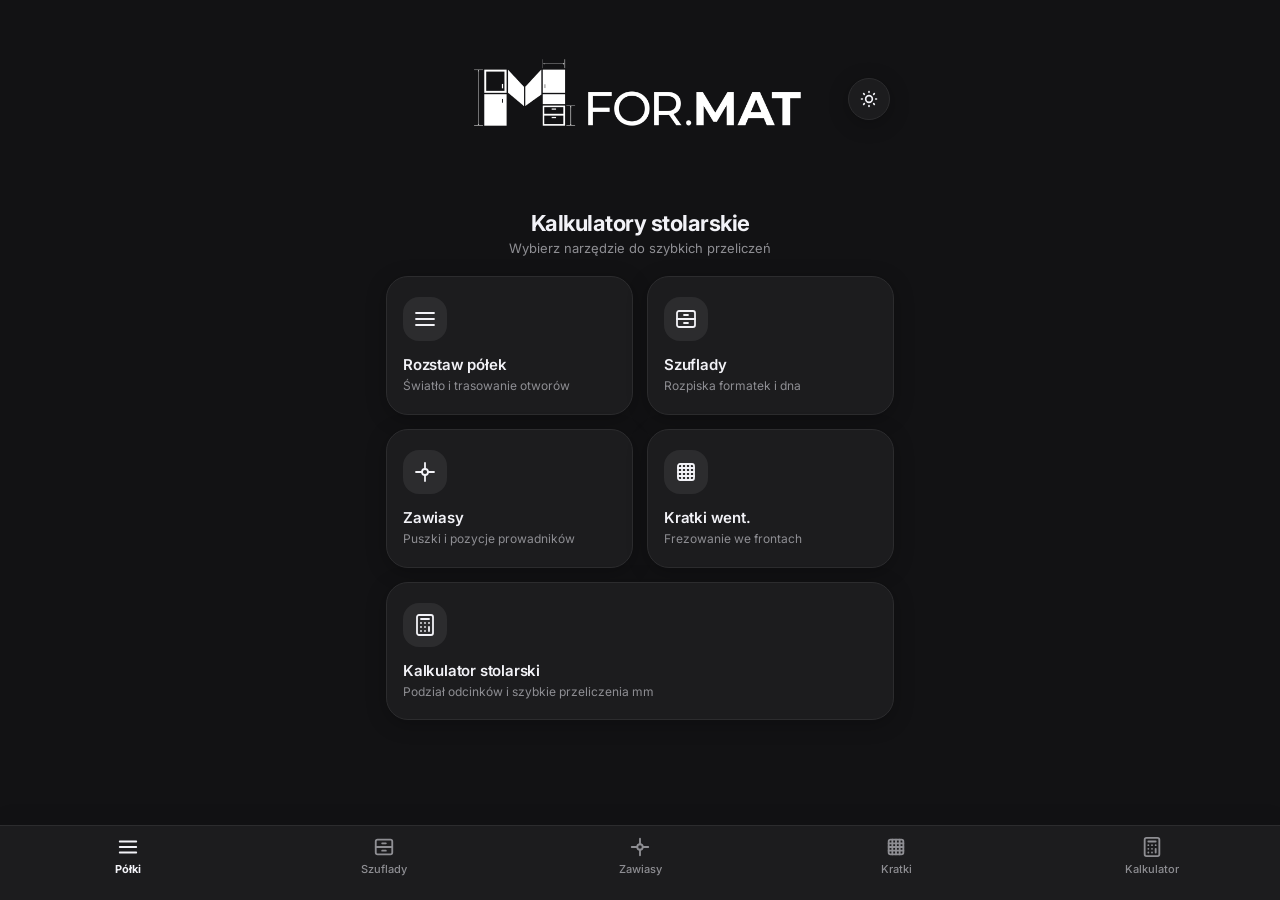
==== index.html @ cebf642e "Add files via upload" ====
<!DOCTYPE html>
<html lang="pl" data-theme="dark">
<head>
    <meta charset="UTF-8">
    <meta name="viewport" content="width=device-width, initial-scale=1.0, user-scalable=no">
    <title>FOR.MAT - Asystent stolarza</title>
    
    <!-- PWA & Ikony -->
    <link rel="manifest" href="manifest.json">
    <link rel="icon" type="image/png" href="icon.png">
    <link rel="apple-touch-icon" href="icon.png">
    <meta name="theme-color" content="#121214" id="theme-color-meta">
    <meta name="apple-mobile-web-app-capable" content="yes">
    <meta name="apple-mobile-web-app-status-bar-style" content="black-translucent">
    <meta name="apple-mobile-web-app-title" content="FOR.MAT">

    <!-- Czcionka Inter -->
    <link rel="preconnect" href="https://fonts.googleapis.com">
    <link rel="preconnect" href="https://fonts.gstatic.com" crossorigin>
    <link href="https://fonts.googleapis.com/css2?family=Inter:wght@400;500;600;700;800&display=swap" rel="stylesheet">

    <!-- Styl Aplikacji -->
    <link rel="stylesheet" href="css/style.css">
</head>
<body>

    <!-- Górny Nagłówek -->
    <header>
        <div class="header-spacer"></div>
        <div class="brand-logo-container" onclick="loadModule('home')">
            <img id="mainLogo" src="logo-white.png" alt="FOR.MAT" class="app-logo">
        </div>
        <button class="theme-toggle" id="themeBtn" title="Zmień motyw">
            <svg id="themeIcon" viewBox="0 0 24 24"></svg>
        </button>
    </header>

    <!-- Główny Kontener -->
    <main>

        <!-- EKRAN STARTOWY (DASHBOARD) -->
        <div id="homePage" class="page active">
            <div class="section-header">
                <h1 class="section-title">Kalkulatory stolarskie</h1>
                <p class="section-subtitle">Wybierz narzędzie do szybkich przeliczeń</p>
            </div>

            <div class="menu-grid">
                <!-- Półki -->
                <div class="menu-card" onclick="loadModule('shelves')">
                    <div class="menu-card-icon">
                        <svg viewBox="0 0 24 24"><path d="M3 6h18M3 12h18M3 18h18"/></svg>
                    </div>
                    <div class="menu-card-info">
                        <span class="menu-card-title">Rozstaw półek</span>
                        <span class="menu-card-desc">Światło i trasowanie otworów</span>
                    </div>
                </div>

                <!-- Szuflady -->
                <div class="menu-card" onclick="loadModule('drawers')">
                    <div class="menu-card-icon">
                        <svg viewBox="0 0 24 24"><rect x="3" y="4" width="18" height="16" rx="2"/><path d="M3 12h18M10 8h4M10 16h4"/></svg>
                    </div>
                    <div class="menu-card-info">
                        <span class="menu-card-title">Szuflady</span>
                        <span class="menu-card-desc">Rozpiska formatek i dna</span>
                    </div>
                </div>

                <!-- Zawiasy -->
                <div class="menu-card" onclick="loadModule('hinges')">
                    <div class="menu-card-icon">
                        <svg viewBox="0 0 24 24"><circle cx="12" cy="12" r="3"/><path d="M3 12h6M15 12h6M12 3v6M12 15v6"/></svg>
                    </div>
                    <div class="menu-card-info">
                        <span class="menu-card-title">Zawiasy</span>
                        <span class="menu-card-desc">Puszki i pozycje prowadników</span>
                    </div>
                </div>

                <!-- Kratki Wentylacyjne -->
                <div class="menu-card" onclick="loadModule('ventilation')">
                    <div class="menu-card-icon">
                        <svg viewBox="0 0 24 24"><rect x="4" y="4" width="16" height="16" rx="2"/><path d="M8 4v16M12 4v16M16 4v16M4 8h16M4 12h16M4 16h16"/></svg>
                    </div>
                    <div class="menu-card-info">
                        <span class="menu-card-title">Kratki went.</span>
                        <span class="menu-card-desc">Frezowanie we frontach</span>
                    </div>
                </div>

                <!-- Szybki Kalkulator -->
                <div class="menu-card" style="grid-column: span 2;" onclick="loadModule('calculator')">
                    <div class="menu-card-icon">
                        <svg viewBox="0 0 24 24"><rect x="4" y="2" width="16" height="20" rx="2"/><line x1="8" y1="6" x2="16" y2="6"/><line x1="16" y1="14" x2="16" y2="18"/><path d="M8 10h.01M12 10h.01M16 10h.01M8 14h.01M12 14h.01M8 18h.01M12 18h.01"/></svg>
                    </div>
                    <div class="menu-card-info">
                        <span class="menu-card-title">Kalkulator stolarski</span>
                        <span class="menu-card-desc">Podział odcinków i szybkie przeliczenia mm</span>
                    </div>
                </div>
            </div>
        </div>

        <!-- DYNAMICZNY KONTENER NA MODUŁY -->
        <div id="app-content"></div>

    </main>

    <!-- Dolna Nawigacja -->
    <nav class="bottom-nav">
        <button class="nav-item active" onclick="loadModule('shelves')">
            <svg viewBox="0 0 24 24"><path d="M3 6h18M3 12h18M3 18h18"/></svg>
            <span>Półki</span>
        </button>
        <button class="nav-item" onclick="loadModule('drawers')">
            <svg viewBox="0 0 24 24"><rect x="3" y="4" width="18" height="16" rx="2"/><path d="M3 12h18M10 8h4M10 16h4"/></svg>
            <span>Szuflady</span>
        </button>
        <button class="nav-item" onclick="loadModule('hinges')">
            <svg viewBox="0 0 24 24"><circle cx="12" cy="12" r="3"/><path d="M3 12h6M15 12h6M12 3v6M12 15v6"/></svg>
            <span>Zawiasy</span>
        </button>
        <button class="nav-item" onclick="loadModule('ventilation')">
            <svg viewBox="0 0 24 24"><rect x="4" y="4" width="16" height="16" rx="2"/><path d="M8 4v16M12 4v16M16 4v16M4 8h16M4 12h16M4 16h16"/></svg>
            <span>Kratki</span>
        </button>
        <button class="nav-item" onclick="loadModule('calculator')">
            <svg viewBox="0 0 24 24"><rect x="4" y="2" width="16" height="20" rx="2"/><line x1="8" y1="6" x2="16" y2="6"/><line x1="16" y1="14" x2="16" y2="18"/><path d="M8 10h.01M12 10h.01M16 10h.01M8 14h.01M12 14h.01M8 18h.01M12 18h.01"/></svg>
            <span>Kalkulator</span>
        </button>
    </nav>

    <!-- Główny Skrypt Nawigacji -->
    <script src="js/app.js"></script>
</body>
</html>
---- css/style.css ----
:root {
    /* Domyślny Motyw Ciemny (Noc) - Soft Flat UI */
    --bg-main: #121214;
    --card-bg: #1C1C1E;
    --card-border: #2C2C2E;
    --text-primary: #F2F2F7;
    --text-secondary: #8E8E93;
    --accent-main: #F2F2F7;
    --accent-text: #1C1C1E;
    --input-bg: #2C2C2E;
    --btn-control: #3A3A3C;
    --btn-control-hover: #48484A;
    --cad-bg: #161618;
    --cad-stroke: #F2F2F7;
    --cad-accent: #0A84FF;
    --radius-lg: 22px;
    --radius-md: 16px;
    --radius-sm: 12px;
    --shadow: 0 4px 20px rgba(0, 0, 0, 0.25);
}

[data-theme="light"] {
    /* Motyw Jasny (Dzień) - Soft Flat UI */
    --bg-main: #F4F4F6;
    --card-bg: #FFFFFF;
    --card-border: #E5E5EA;
    --text-primary: #1C1C1E;
    --text-secondary: #8E8E93;
    --accent-main: #2C2C2E;
    --accent-text: #FFFFFF;
    --input-bg: #F2F2F7;
    --btn-control: #E5E5EA;
    --btn-control-hover: #D1D1D6;
    --cad-bg: #F8F9FA;
    --cad-stroke: #1C1C1E;
    --cad-accent: #007AFF;
    --shadow: 0 4px 20px rgba(0, 0, 0, 0.04);
}

* {
    box-sizing: border-box;
    margin: 0;
    padding: 0;
    font-family: 'Inter', -apple-system, BlinkMacSystemFont, "Segoe UI", Roboto, sans-serif;
    -webkit-tap-highlight-color: transparent;
}

/* Ukrycie systemowych strzałek w input number */
input::-webkit-outer-spin-button,
input::-webkit-inner-spin-button {
    -webkit-appearance: none;
    margin: 0;
}
input[type=number] {
    -moz-appearance: textfield;
}

body {
    background-color: var(--bg-main);
    color: var(--text-primary);
    min-height: 100vh;
    display: flex;
    flex-direction: column;
    transition: background-color 0.25s ease, color 0.25s ease;
    padding-bottom: 90px;
}

/* Wyśrodkowany Nagłówek Przewijany (rozmiar dopasowany do logo) */
header {
    padding: 16px 20px;
    display: grid;
    grid-template-columns: 42px 1fr 42px;
    align-items: center;
    background: var(--bg-main);
    position: relative; /* Przewija się ze stroną */
    max-width: 540px;
    width: 100%;
    margin: 0 auto;
}

.header-spacer {
    width: 42px;
}

.brand-logo-container {
    display: flex;
    justify-content: center;
    align-items: center;
    cursor: pointer;
}

.app-logo {
    max-height: auto;
    width: 80%;
    object-fit: contain;
}

.theme-toggle {
    background: var(--card-bg);
    border: 1px solid var(--card-border);
    color: var(--text-primary);
    width: 42px;
    height: 42px;
    border-radius: 50%;
    display: flex;
    align-items: center;
    justify-content: center;
    cursor: pointer;
    box-shadow: var(--shadow);
    justify-self: end;
}

.theme-toggle svg {
    width: 20px;
    height: 20px;
    stroke: var(--text-primary);
    fill: none;
    stroke-width: 2;
    stroke-linecap: round;
    stroke-linejoin: round;
}

/* Główny Kontener */
main {
    max-width: 540px;
    width: 100%;
    margin: 0 auto;
    padding: 0 16px;
    flex: 1;
}

.page {
    display: none;
    animation: fadeIn 0.2s ease-in-out;
}

.page.active {
    display: block;
}

@keyframes fadeIn {
    from { opacity: 0; transform: translateY(4px); }
    to { opacity: 1; transform: translateY(0); }
}

/* EKRAN STARTOWY */
.section-header {
    margin: 12px 0 20px 0;
    text-align: center;
}

.section-title {
    font-size: 22px;
    font-weight: 700;
    letter-spacing: -0.5px;
}

.section-subtitle {
    font-size: 13px;
    color: var(--text-secondary);
    margin-top: 4px;
}

.menu-grid {
    display: grid;
    grid-template-columns: repeat(2, 1fr);
    gap: 14px;
}

.menu-card {
    background: var(--card-bg);
    border: 1px solid var(--card-border);
    border-radius: var(--radius-lg);
    padding: 20px 16px;
    display: flex;
    flex-direction: column;
    gap: 14px;
    cursor: pointer;
    transition: transform 0.15s ease, box-shadow 0.15s ease;
    box-shadow: var(--shadow);
}

.menu-card:active {
    transform: scale(0.98);
}

.menu-card-icon {
    width: 44px;
    height: 44px;
    background: var(--input-bg);
    border-radius: var(--radius-md);
    display: flex;
    align-items: center;
    justify-content: center;
}

.menu-card-icon svg {
    width: 24px;
    height: 24px;
    stroke: var(--text-primary);
    fill: none;
    stroke-width: 1.8;
    stroke-linecap: round;
    stroke-linejoin: round;
}

.menu-card-info {
    display: flex;
    flex-direction: column;
    gap: 4px;
}

.menu-card-title {
    font-size: 15px;
    font-weight: 600;
    color: var(--text-primary);
    letter-spacing: -0.2px;
}

.menu-card-desc {
    font-size: 12px;
    color: var(--text-secondary);
    line-height: 1.3;
}

/* KARTY KALKULATORA */
.card {
    background: var(--card-bg);
    border: 1px solid var(--card-border);
    border-radius: var(--radius-lg);
    padding: 20px;
    margin-bottom: 16px;
    box-shadow: var(--shadow);
}

.card-header {
    display: flex;
    align-items: center;
    gap: 10px;
    margin-bottom: 18px;
}

.card-header-icon svg {
    width: 22px;
    height: 22px;
    stroke: var(--text-primary);
    fill: none;
    stroke-width: 2;
    stroke-linecap: round;
    stroke-linejoin: round;
}

.card-title {
    font-size: 16px;
    font-weight: 600;
}

/* Segmented Control */
.segmented-control {
    display: flex;
    background: var(--input-bg);
    padding: 4px;
    border-radius: var(--radius-md);
    margin-bottom: 18px;
}

.segmented-control button {
    flex: 1;
    padding: 10px 12px;
    border: none;
    border-radius: calc(var(--radius-md) - 3px);
    font-size: 13px;
    font-weight: 600;
    background: transparent;
    color: var(--text-secondary);
    cursor: pointer;
    transition: all 0.2s ease;
}

.segmented-control button.active {
    background: var(--card-bg);
    color: var(--text-primary);
    box-shadow: 0 2px 8px rgba(0,0,0,0.12);
}

/* Steppery +/- */
.input-list {
    display: flex;
    flex-direction: column;
    gap: 14px;
}

.input-row {
    display: flex;
    justify-content: space-between;
    align-items: center;
}

.input-label {
    font-size: 13px;
    font-weight: 500;
    color: var(--text-primary);
    display: flex;
    flex-direction: column;
    gap: 2px;
}

.input-sublabel {
    font-size: 11px;
    color: var(--text-secondary);
}

.stepper {
    display: flex;
    align-items: center;
    background: var(--input-bg);
    border-radius: var(--radius-md);
    padding: 3px;
    gap: 4px;
}

.stepper-btn {
    width: 36px;
    height: 36px;
    background: var(--btn-control);
    border: none;
    border-radius: var(--radius-sm);
    color: var(--text-primary);
    font-size: 18px;
    font-weight: 600;
    display: flex;
    align-items: center;
    justify-content: center;
    cursor: pointer;
    transition: background 0.15s;
}

.stepper-btn:active {
    background: var(--btn-control-hover);
}

.stepper-input {
    width: 60px;
    text-align: center;
    background: transparent;
    border: none;
    font-size: 15px;
    font-weight: 700;
    color: var(--text-primary);
    outline: none;
}

/* Wyniki */
.result-box {
    background: var(--input-bg);
    border-radius: var(--radius-md);
    padding: 16px;
    text-align: center;
    margin-bottom: 16px;
}

.result-value {
    font-size: 28px;
    font-weight: 700;
    letter-spacing: -0.5px;
    color: var(--text-primary);
}

.result-label {
    font-size: 12px;
    color: var(--text-secondary);
    margin-top: 3px;
}

.list-table {
    display: flex;
    flex-direction: column;
    gap: 8px;
}

.table-row {
    display: flex;
    justify-content: space-between;
    align-items: center;
    padding: 11px 14px;
    background: var(--input-bg);
    border-radius: var(--radius-sm);
    font-size: 13px;
}

.table-row .shelf-num {
    font-weight: 600;
    color: var(--text-primary);
}

.table-row .shelf-dim {
    font-weight: 700;
    color: var(--cad-accent);
}

.cad-wrapper {
    background: var(--cad-bg);
    border-radius: var(--radius-md);
    padding: 16px;
    display: flex;
    justify-content: center;
    border: 1px solid var(--card-border);
}

.btn-back {
    display: flex;
    align-items: center;
    gap: 8px;
    background: transparent;
    border: none;
    color: var(--text-secondary);
    font-size: 14px;
    font-weight: 600;
    cursor: pointer;
    margin-bottom: 16px;
    padding: 4px 0;
}

.btn-back svg {
    width: 18px;
    height: 18px;
    stroke: var(--text-secondary);
    fill: none;
    stroke-width: 2;
}

/* Dolny Pasek Nawigacji */
.bottom-nav {
    position: fixed;
    bottom: 0;
    left: 0;
    right: 0;
    background: var(--card-bg);
    border-top: 1px solid var(--card-border);
    display: flex;
    justify-content: space-around;
    padding: 10px 0 24px 0;
    box-shadow: 0 -4px 20px rgba(0,0,0,0.08);
    z-index: 1000;
}

.nav-item {
    display: flex;
    flex-direction: column;
    align-items: center;
    gap: 4px;
    background: none;
    border: none;
    color: var(--text-secondary);
    font-size: 11px;
    font-weight: 500;
    cursor: pointer;
    width: 20%;
}

.nav-item.active {
    color: var(--text-primary);
    font-weight: 700;
}

.nav-item svg {
    width: 22px;
    height: 22px;
    stroke: currentColor;
    fill: none;
    stroke-width: 2;
    stroke-linecap: round;
    stroke-linejoin: round;
}
/* STYLE DLA MODUŁU KALKULATORA */
.calc-display-container {
    background: var(--input-bg);
    border-radius: var(--radius-md);
    padding: 16px 20px;
    text-align: right;
    margin-bottom: 16px;
    border: 1px solid var(--card-border);
    min-height: 84px;
    display: flex;
    flex-direction: column;
    justify-content: center;
}

.calc-history {
    font-size: 13px;
    color: var(--text-secondary);
    min-height: 18px;
    font-weight: 500;
}

.calc-display {
    font-size: 32px;
    font-weight: 700;
    color: var(--text-primary);
    letter-spacing: -0.5px;
    word-break: break-all;
}

.calc-grid {
    display: grid;
    grid-template-columns: repeat(4, 1fr);
    gap: 10px;
}

.calc-btn {
    height: 56px;
    border: none;
    background: var(--input-bg);
    border-radius: var(--radius-md);
    color: var(--text-primary);
    font-size: 20px;
    font-weight: 600;
    cursor: pointer;
    transition: background 0.15s, transform 0.1s;
    display: flex;
    align-items: center;
    justify-content: center;
}

.calc-btn:active {
    transform: scale(0.96);
    background: var(--btn-control);
}

.calc-btn.btn-op {
    background: var(--btn-control);
    color: var(--cad-accent);
    font-size: 22px;
}

.calc-btn.btn-func {
    background: var(--btn-control);
    color: var(--text-secondary);
}

.calc-btn.btn-equals {
    background: var(--cad-accent);
    color: #FFFFFF;
    font-size: 24px;
    font-weight: 700;
}

.calc-btn.btn-zero {
    grid-column: span 2;
}
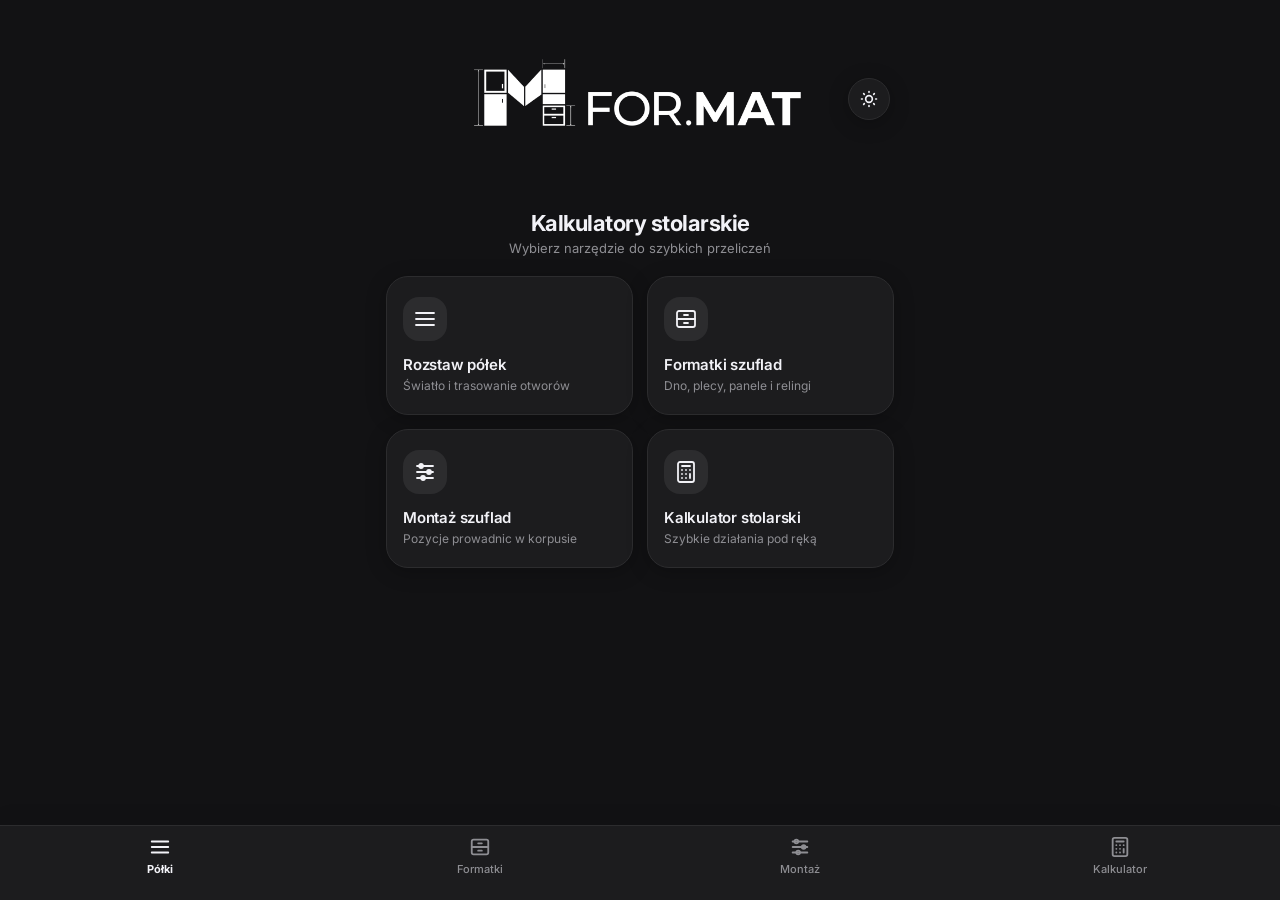
==== commit 90c4fa6a: "Add files via upload" ====
--- a/index.html
+++ b/index.html
@@ -46,7 +46,7 @@
             </div>
 
             <div class="menu-grid">
-                <!-- Półki -->
+                <!-- Rozstaw Półek -->
                 <div class="menu-card" onclick="loadModule('shelves')">
                     <div class="menu-card-icon">
                         <svg viewBox="0 0 24 24"><path d="M3 6h18M3 12h18M3 18h18"/></svg>
@@ -57,47 +57,43 @@
                     </div>
                 </div>
 
-                <!-- Szuflady -->
+                <!-- Formatki Szuflad -->
                 <div class="menu-card" onclick="loadModule('drawers')">
                     <div class="menu-card-icon">
                         <svg viewBox="0 0 24 24"><rect x="3" y="4" width="18" height="16" rx="2"/><path d="M3 12h18M10 8h4M10 16h4"/></svg>
                     </div>
                     <div class="menu-card-info">
-                        <span class="menu-card-title">Szuflady</span>
-                        <span class="menu-card-desc">Rozpiska formatek i dna</span>
+                        <span class="menu-card-title">Formatki szuflad</span>
+                        <span class="menu-card-desc">Dno, plecy, panele i relingi</span>
                     </div>
                 </div>
 
-                <!-- Zawiasy -->
-                <div class="menu-card" onclick="loadModule('hinges')">
+                <!-- Montaż Szuflad -->
+                <div class="menu-card" onclick="loadModule('drawer_assembly')">
                     <div class="menu-card-icon">
-                        <svg viewBox="0 0 24 24"><circle cx="12" cy="12" r="3"/><path d="M3 12h6M15 12h6M12 3v6M12 15v6"/></svg>
+                        <svg viewBox="0 0 24 24">
+                            <line x1="4" y1="6" x2="20" y2="6"/>
+                            <line x1="4" y1="12" x2="20" y2="12"/>
+                            <line x1="4" y1="18" x2="20" y2="18"/>
+                            <circle cx="8" cy="6" r="2"/>
+                            <circle cx="16" cy="12" r="2"/>
+                            <circle cx="10" cy="18" r="2"/>
+                        </svg>
                     </div>
                     <div class="menu-card-info">
-                        <span class="menu-card-title">Zawiasy</span>
-                        <span class="menu-card-desc">Puszki i pozycje prowadników</span>
+                        <span class="menu-card-title">Montaż szuflad</span>
+                        <span class="menu-card-desc">Pozycje prowadnic w korpusie</span>
                     </div>
                 </div>
 
-                <!-- Kratki Wentylacyjne -->
-                <div class="menu-card" onclick="loadModule('ventilation')">
-                    <div class="menu-card-icon">
-                        <svg viewBox="0 0 24 24"><rect x="4" y="4" width="16" height="16" rx="2"/><path d="M8 4v16M12 4v16M16 4v16M4 8h16M4 12h16M4 16h16"/></svg>
-                    </div>
-                    <div class="menu-card-info">
-                        <span class="menu-card-title">Kratki went.</span>
-                        <span class="menu-card-desc">Frezowanie we frontach</span>
-                    </div>
-                </div>
-
-                <!-- Szybki Kalkulator -->
-                <div class="menu-card" style="grid-column: span 2;" onclick="loadModule('calculator')">
+                <!-- Szybki Kalkulator Stolarski -->
+                <div class="menu-card" onclick="loadModule('calculator')">
                     <div class="menu-card-icon">
                         <svg viewBox="0 0 24 24"><rect x="4" y="2" width="16" height="20" rx="2"/><line x1="8" y1="6" x2="16" y2="6"/><line x1="16" y1="14" x2="16" y2="18"/><path d="M8 10h.01M12 10h.01M16 10h.01M8 14h.01M12 14h.01M8 18h.01M12 18h.01"/></svg>
                     </div>
                     <div class="menu-card-info">
                         <span class="menu-card-title">Kalkulator stolarski</span>
-                        <span class="menu-card-desc">Podział odcinków i szybkie przeliczenia mm</span>
+                        <span class="menu-card-desc">Szybkie działania pod ręką</span>
                     </div>
                 </div>
             </div>
@@ -116,15 +112,18 @@
         </button>
         <button class="nav-item" onclick="loadModule('drawers')">
             <svg viewBox="0 0 24 24"><rect x="3" y="4" width="18" height="16" rx="2"/><path d="M3 12h18M10 8h4M10 16h4"/></svg>
-            <span>Szuflady</span>
+            <span>Formatki</span>
         </button>
-        <button class="nav-item" onclick="loadModule('hinges')">
-            <svg viewBox="0 0 24 24"><circle cx="12" cy="12" r="3"/><path d="M3 12h6M15 12h6M12 3v6M12 15v6"/></svg>
-            <span>Zawiasy</span>
-        </button>
-        <button class="nav-item" onclick="loadModule('ventilation')">
-            <svg viewBox="0 0 24 24"><rect x="4" y="4" width="16" height="16" rx="2"/><path d="M8 4v16M12 4v16M16 4v16M4 8h16M4 12h16M4 16h16"/></svg>
-            <span>Kratki</span>
+        <button class="nav-item" onclick="loadModule('drawer_assembly')">
+            <svg viewBox="0 0 24 24">
+                <line x1="4" y1="6" x2="20" y2="6"/>
+                <line x1="4" y1="12" x2="20" y2="12"/>
+                <line x1="4" y1="18" x2="20" y2="18"/>
+                <circle cx="8" cy="6" r="2"/>
+                <circle cx="16" cy="12" r="2"/>
+                <circle cx="10" cy="18" r="2"/>
+            </svg>
+            <span>Montaż</span>
         </button>
         <button class="nav-item" onclick="loadModule('calculator')">
             <svg viewBox="0 0 24 24"><rect x="4" y="2" width="16" height="20" rx="2"/><line x1="8" y1="6" x2="16" y2="6"/><line x1="16" y1="14" x2="16" y2="18"/><path d="M8 10h.01M12 10h.01M16 10h.01M8 14h.01M12 14h.01M8 18h.01M12 18h.01"/></svg>
--- a/css/style.css
+++ b/css/style.css
@@ -547,4 +547,34 @@
 
 .calc-btn.btn-zero {
     grid-column: span 2;
+}
+
+/* STYLE DLA WYDRUKU / ZAPISU DO PDF */
+@media print {
+    body {
+        background: #ffffff !important;
+        color: #000000 !important;
+        padding-bottom: 0 !important;
+    }
+    header, .bottom-nav, .btn-back, .theme-toggle, .card:not(#pdfPrintCard):not(:nth-child(2)), button {
+        display: none !important;
+    }
+    main {
+        max-width: 100% !important;
+        padding: 0 !important;
+    }
+    .card {
+        background: #ffffff !important;
+        border: none !important;
+        box-shadow: none !important;
+        color: #000000 !important;
+    }
+    .cad-wrapper {
+        background: #ffffff !important;
+        border: 1px solid #000000 !important;
+    }
+    .cad-wrapper svg {
+        max-width: 100% !important;
+        height: auto !important;
+    }
 }
